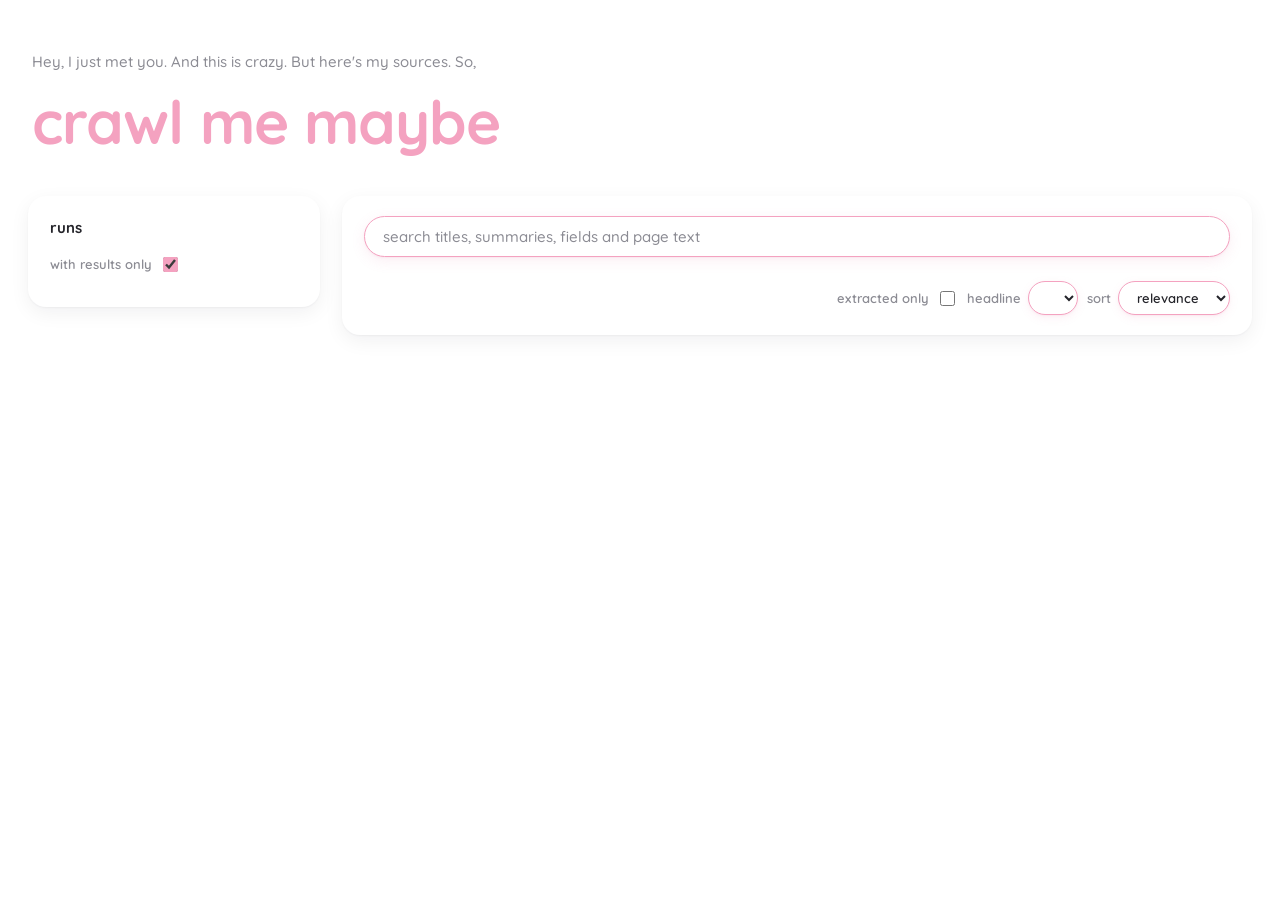
==== dashboard/index.html @ c9d4dcf0 "feat(dashboard): a local page over what a crawl found" ====
<!doctype html>
<html lang="en">
<head>
<meta charset="utf-8">
<meta name="viewport" content="width=device-width, initial-scale=1">
<title>crawl me maybe</title>
<link rel="preconnect" href="https://fonts.googleapis.com">
<link rel="preconnect" href="https://fonts.gstatic.com" crossorigin>
<link href="https://fonts.googleapis.com/css2?family=Quicksand:wght@500;600;700&display=swap" rel="stylesheet">
<link rel="stylesheet" href="style.css">
</head>
<body>

<header class="masthead">
  <p class="tagline">Hey, I just met you. And this is crazy. But here's my sources. So, </p>
  <h1 class="wordmark">crawl me maybe</h1>
</header>

<main class="layout">

  <aside class="rail">
    <div class="card rail-card">
      <h2 class="card-title">runs</h2>
      <label class="field">
        <span class="field-label">with results only</span>
        <input type="checkbox" id="only-with-results" checked>
      </label>
      <ol id="runs" class="runs"></ol>
    </div>
  </aside>

  <section class="results">
    <div class="card filters">
      <div id="goal-block" class="goal-block" hidden>
        <span class="goal-label">your prompt</span>
        <p id="goal-prompt" class="goal-prompt"></p>
      </div>

      <div class="filter-row">
        <input id="q" class="search" type="search" placeholder="search titles, summaries, fields and page text" autocomplete="off">
      </div>

      <div class="filter-row" id="chips"></div>

      <div class="filter-row meta-row">
        <span id="tally" class="tally"></span>
        <label class="field">
          <span class="field-label">extracted only</span>
          <input type="checkbox" id="only-extracted">
        </label>
        <label class="field">
          <span class="field-label">headline</span>
          <select id="headline" class="select"></select>
        </label>
        <label class="field">
          <span class="field-label">sort</span>
          <select id="sort" class="select">
            <option value="relevance">relevance</option>
            <option value="published">published</option>
            <option value="title">title</option>
          </select>
        </label>
        <select id="goal" class="select" hidden></select>
      </div>
    </div>

    <div id="cards"></div>
    <p id="empty" class="empty" hidden>nothing here. pick another run, or loosen the filters.</p>
  </section>

</main>

<script src="app.js"></script>
</body>
</html>
---- dashboard/style.css ----
/* crawl me maybe — local dashboard.
   White page, white cards, separated by shadow alone.  The one colour
   is the pink; change it here and the whole page follows. */

:root {
  --pink:       #f4a2c0;  /* the wordmark and every accent */
  --pink-deep:  #e07ea4;  /* hover and pressed states */
  --pink-wash:  #fdf3f7;  /* evidence blocks, chip fills */
  --pink-edge:  #f7dde7;

  --page:  #ffffff;
  --card:  #ffffff;
  --ink:   #24242a;
  --muted: #8b8b93;
  --line:  #eeeef1;

  /* Two layers: a tight one for the edge, a wide soft one for lift.
     With a white card on a white page this is the only separation. */
  --shadow:       0 1px 2px rgba(20, 20, 30, .04), 0 6px 20px rgba(20, 20, 30, .06);
  --shadow-hover: 0 2px 4px rgba(20, 20, 30, .06), 0 12px 32px rgba(20, 20, 30, .10);

  --round:    18px;
  --round-sm: 12px;

  /* Rounded throughout: title, small headings, every control. */
  --rounded: "Quicksand", "Varela Round", ui-rounded, "SF Pro Rounded",
             "Segoe UI Rounded", "Hiragino Maru Gothic ProN", system-ui, sans-serif;
  --body: system-ui, -apple-system, "Segoe UI", "PingFang SC",
          "Hiragino Sans GB", "Microsoft YaHei", sans-serif;
}

* { box-sizing: border-box; }

body {
  margin: 0;
  padding: 0 28px 72px;
  background: var(--page);
  color: var(--ink);
  font-family: var(--body);
  font-size: 15px;
  line-height: 1.6;
  -webkit-font-smoothing: antialiased;
}

/* -- masthead ------------------------------------------------------- */

.masthead { max-width: 1240px; margin: 0 auto; padding: 44px 4px 26px; }

.wordmark {
  margin: 0;
  font-family: var(--rounded);
  font-weight: 700;
  font-size: clamp(38px, 6vw, 60px);
  letter-spacing: -0.015em;
  color: var(--pink);
}

.tagline {
  margin: 6px 0 0;
  font-family: var(--rounded);
  font-weight: 500;
  color: var(--muted);
}

/* -- layout --------------------------------------------------------- */

.layout {
  max-width: 1240px;
  margin: 0 auto;
  display: grid;
  grid-template-columns: 292px minmax(0, 1fr);
  gap: 22px;
  align-items: start;
}

@media (max-width: 940px) {
  .layout { grid-template-columns: minmax(0, 1fr); }
  .rail { position: static; }
}

.rail { position: sticky; top: 20px; }

/* -- cards ---------------------------------------------------------- */

.card {
  background: var(--card);
  border-radius: var(--round);
  box-shadow: var(--shadow);
  padding: 20px 22px;
}

.card-title {
  margin: 0 0 14px;
  font-family: var(--rounded);
  font-weight: 700;
  font-size: 15px;
  letter-spacing: .01em;
}

/* -- run list ------------------------------------------------------- */

.rail-card { max-height: calc(100vh - 130px); display: flex; flex-direction: column; }

.runs {
  list-style: none;
  margin: 12px 0 0;
  padding: 0;
  overflow-y: auto;
  flex: 1;
}

.run {
  font-family: var(--rounded);
  font-weight: 600;
  border: 0;
  width: 100%;
  text-align: left;
  background: transparent;
  border-radius: var(--round-sm);
  padding: 9px 11px;
  margin-bottom: 3px;
  cursor: pointer;
  color: var(--ink);
  transition: background .12s ease, color .12s ease;
}

.run:hover { background: var(--pink-wash); }
.run[aria-current="true"] { background: var(--pink); color: #fff; }
.run[aria-current="true"] .run-sub { color: rgba(255, 255, 255, .82); }

.run-when { display: block; font-size: 13px; }
.run-sub { display: block; font-size: 12px; font-weight: 500; color: var(--muted); }

/* -- filters -------------------------------------------------------- */

/* The run's own words, so the page never has to describe the goal.
   Labelled, because unannounced prose at the top of a page reads as
   the page talking rather than as something the reader once typed. */
.goal-block { margin: 0 0 14px; }

.goal-label {
  display: block;
  font-family: var(--rounded);
  font-weight: 700;
  font-size: 12px;
  letter-spacing: .04em;
  color: var(--muted);
}

.goal-prompt {
  margin: 1px 0 0;
  font-family: var(--rounded);
  font-weight: 600;
  font-size: 14px;
  color: var(--pink-deep);
}

.filters { margin-bottom: 18px; }
.filter-row { display: flex; flex-wrap: wrap; gap: 9px; align-items: center; }
.filter-row + .filter-row { margin-top: 12px; }
.meta-row { justify-content: flex-start; }

.search {
  flex: 1;
  min-width: 220px;
  font-family: var(--rounded);
  font-weight: 500;
  font-size: 15px;
  color: var(--ink);
  background: var(--card);
  border: 1.5px solid var(--pink);
  border-radius: 999px;
  padding: 10px 18px;
  outline: none;
  /* Lifted like the cards, in the accent rather than in grey: it is the
     one control a reader reaches for first. */
  box-shadow: 0 1px 2px rgba(224, 126, 164, .10), 0 4px 14px rgba(224, 126, 164, .12);
  transition: border-color .12s ease, box-shadow .16s ease;
}

.search::placeholder { color: var(--muted); }

.search:hover { box-shadow: 0 1px 2px rgba(224, 126, 164, .12), 0 6px 18px rgba(224, 126, 164, .16); }

.search:focus {
  border-color: var(--pink-deep);
  box-shadow: 0 0 0 4px rgba(244, 162, 192, .18), 0 6px 20px rgba(224, 126, 164, .18);
}

.select {
  font-family: var(--rounded);
  font-weight: 600;
  font-size: 13px;
  color: var(--ink);
  background: var(--card);
  border: 1.5px solid var(--pink);
  border-radius: 999px;
  padding: 7px 14px;
  cursor: pointer;
  outline: none;
  /* Same treatment as the search box, one size down: these are the
     other two controls a reader actually operates. */
  box-shadow: 0 1px 2px rgba(224, 126, 164, .10), 0 3px 10px rgba(224, 126, 164, .10);
  transition: border-color .12s ease, box-shadow .16s ease;
}

.select:hover { box-shadow: 0 1px 2px rgba(224, 126, 164, .12), 0 5px 14px rgba(224, 126, 164, .16); }

.select:focus {
  border-color: var(--pink-deep);
  box-shadow: 0 0 0 3px rgba(244, 162, 192, .18), 0 5px 16px rgba(224, 126, 164, .16);
}

.chip {
  font-family: var(--rounded);
  font-weight: 600;
  font-size: 13px;
  border: 1px solid var(--pink-edge);
  background: #fff;
  color: var(--muted);
  border-radius: 999px;
  padding: 6px 14px;
  cursor: pointer;
  transition: all .12s ease;
}

.chip:hover { border-color: var(--pink); color: var(--pink-deep); }
.chip[aria-pressed="true"] { background: var(--pink); border-color: var(--pink); color: #fff; }

.field {
  display: inline-flex;
  align-items: center;
  gap: 7px;
  cursor: pointer;
  user-select: none;
}

.field-label {
  font-family: var(--rounded);
  font-weight: 600;
  font-size: 13px;
  color: var(--muted);
}

.field input { accent-color: var(--pink); width: 15px; height: 15px; cursor: pointer; }

.tally {
  font-family: var(--rounded);
  font-weight: 600;
  font-size: 13px;
  color: var(--pink-deep);
  margin-right: auto;
}

/* -- result cards --------------------------------------------------- */

.result {
  background: var(--card);
  border-radius: var(--round);
  box-shadow: var(--shadow);
  padding: 20px 22px;
  margin-bottom: 16px;
  transition: box-shadow .16s ease, transform .16s ease;
}

.result:hover { box-shadow: var(--shadow-hover); transform: translateY(-1px); }

.result-head { display: flex; align-items: baseline; gap: 10px; flex-wrap: wrap; }

.result-title {
  margin: 0;
  font-family: var(--rounded);
  font-weight: 700;
  font-size: 17px;
  flex: 1;
  min-width: 200px;
}

.result-title a { color: inherit; text-decoration: none; }
.result-title a:hover { color: var(--pink-deep); }

.score {
  font-family: var(--rounded);
  font-weight: 700;
  font-size: 12px;
  color: #fff;
  background: var(--pink);
  border-radius: 999px;
  padding: 3px 10px;
}

.class-tag {
  font-family: var(--rounded);
  font-weight: 600;
  font-size: 12px;
  color: var(--muted);
  background: var(--pink-wash);
  border-radius: 999px;
  padding: 3px 10px;
}

.result-sub {
  margin: 8px 0 0;
  font-size: 12.5px;
  color: var(--muted);
  display: flex;
  gap: 10px;
  align-items: center;
  flex-wrap: wrap;
}

/* The one thing on a card that leaves the page, so it is the one thing
   that looks pressable rather than written. */
.open {
  font-family: var(--rounded);
  font-weight: 600;
  font-size: 12px;
  color: #fff;
  background: var(--pink-deep);
  border-radius: 999px;
  padding: 3px 12px;
  text-decoration: none;
  white-space: nowrap;
  box-shadow: 0 1px 2px rgba(224, 126, 164, .22);
  transition: background .12s ease, box-shadow .16s ease, transform .12s ease;
}

.open:hover {
  background: #d16d95;
  box-shadow: 0 2px 8px rgba(224, 126, 164, .34);
  transform: translateY(-1px);
}

.open:active { transform: translateY(0); box-shadow: 0 1px 2px rgba(224, 126, 164, .28); }

.summary { margin: 12px 0 0; color: #3d3d45; }

/* Fields and the page text each one was checked against. */
.fields { margin: 14px 0 0; display: grid; gap: 9px; }

.field-row {
  background: var(--pink-wash);
  border-radius: var(--round-sm);
  padding: 10px 13px;
}

.field-name {
  font-family: var(--rounded);
  font-weight: 700;
  font-size: 12px;
  letter-spacing: .04em;
  color: var(--pink-deep);
}

.field-value { margin-top: 1px; font-weight: 500; }

.evidence {
  margin-top: 6px;
  padding-left: 10px;
  border-left: 2px solid var(--pink-edge);
  font-size: 13px;
  color: var(--muted);
}

.tags { margin: 12px 0 0; display: flex; gap: 6px; flex-wrap: wrap; }

.tag {
  font-family: var(--rounded);
  font-weight: 600;
  font-size: 11.5px;
  color: var(--muted);
  border: 1px solid var(--line);
  border-radius: 999px;
  padding: 2px 9px;
}

.empty, .loading {
  font-family: var(--rounded);
  font-weight: 600;
  color: var(--muted);
  text-align: center;
  padding: 44px 0;
}
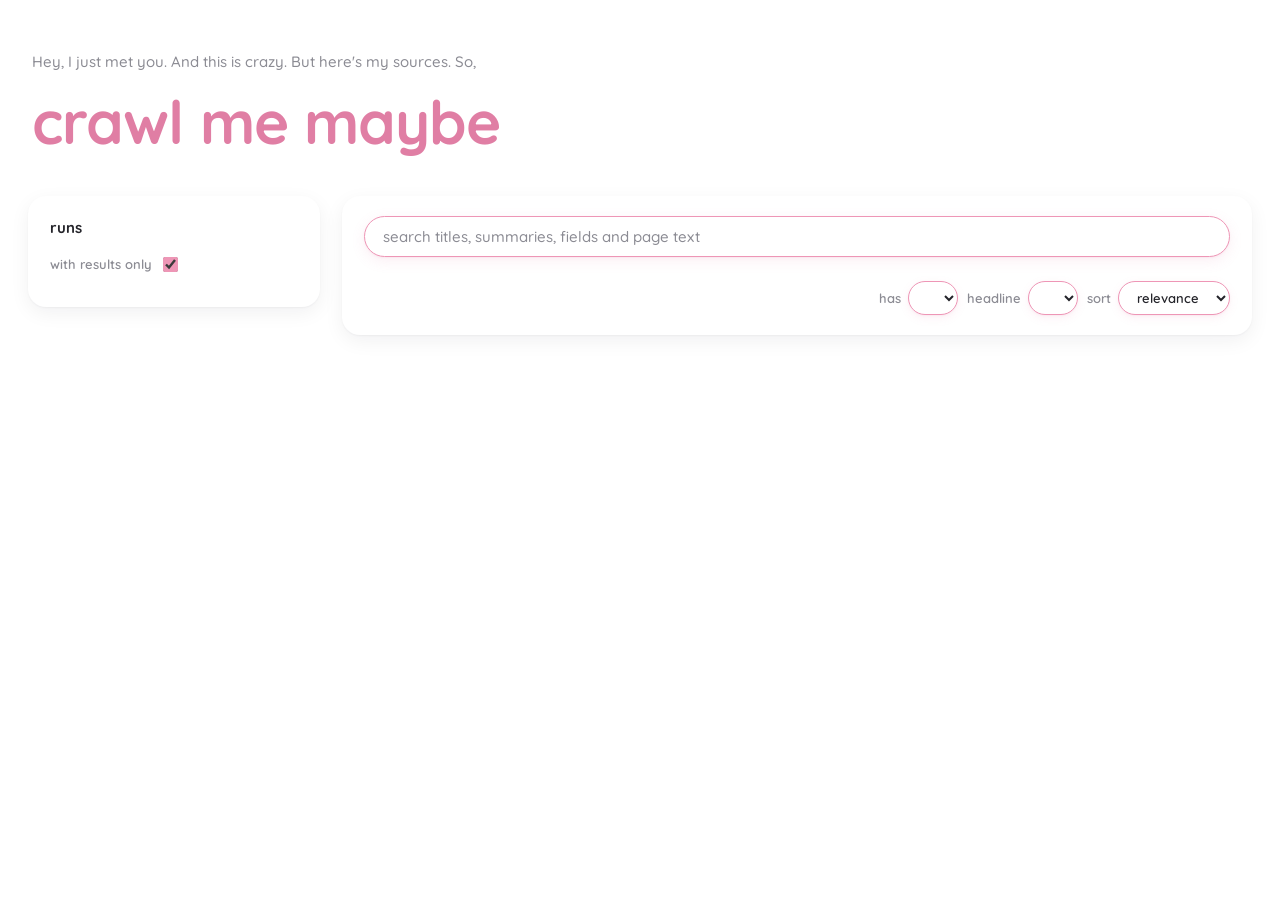
==== commit 96e4efd8: "feat(dashboard): filter by whether one named field is there" ====
--- a/dashboard/index.html
+++ b/dashboard/index.html
@@ -45,8 +45,8 @@
       <div class="filter-row meta-row">
         <span id="tally" class="tally"></span>
         <label class="field">
-          <span class="field-label">extracted only</span>
-          <input type="checkbox" id="only-extracted">
+          <span class="field-label">has</span>
+          <select id="has-field" class="select"></select>
         </label>
         <label class="field">
           <span class="field-label">headline</span>
--- a/dashboard/style.css
+++ b/dashboard/style.css
@@ -3,8 +3,15 @@
    is the pink; change it here and the whole page follows. */
 
 :root {
-  --pink:       #f4a2c0;  /* the wordmark and every accent */
-  --pink-deep:  #e07ea4;  /* hover and pressed states */
+  --pink:       #ee96b6;  /* edges and light fills */
+  --pink-rgb:   238, 150, 182;
+  /* One rule, so the page stops drifting: anything filled solid with
+     white text on it is the deep pink, anything merely edged is the
+     light one.  The button that leaves the page sets the deep value. */
+  --pink-deep:  #e07ea4;
+  /* The same colour as numbers, so every accent shadow is tinted with
+     the accent instead of guessing at it. */
+  --pink-deep-rgb: 224, 126, 164;
   --pink-wash:  #fdf3f7;  /* evidence blocks, chip fills */
   --pink-edge:  #f7dde7;
 
@@ -52,7 +59,7 @@
   font-weight: 700;
   font-size: clamp(38px, 6vw, 60px);
   letter-spacing: -0.015em;
-  color: var(--pink);
+  color: var(--pink-deep);
 }
 
 .tagline {
@@ -125,7 +132,7 @@
 }
 
 .run:hover { background: var(--pink-wash); }
-.run[aria-current="true"] { background: var(--pink); color: #fff; }
+.run[aria-current="true"] { background: var(--pink-deep); color: #fff; }
 .run[aria-current="true"] .run-sub { color: rgba(255, 255, 255, .82); }
 
 .run-when { display: block; font-size: 13px; }
@@ -174,17 +181,17 @@
   outline: none;
   /* Lifted like the cards, in the accent rather than in grey: it is the
      one control a reader reaches for first. */
-  box-shadow: 0 1px 2px rgba(224, 126, 164, .10), 0 4px 14px rgba(224, 126, 164, .12);
+  box-shadow: 0 1px 2px rgba(var(--pink-deep-rgb), .10), 0 4px 14px rgba(var(--pink-deep-rgb), .12);
   transition: border-color .12s ease, box-shadow .16s ease;
 }
 
 .search::placeholder { color: var(--muted); }
 
-.search:hover { box-shadow: 0 1px 2px rgba(224, 126, 164, .12), 0 6px 18px rgba(224, 126, 164, .16); }
+.search:hover { box-shadow: 0 1px 2px rgba(var(--pink-deep-rgb), .12), 0 6px 18px rgba(var(--pink-deep-rgb), .16); }
 
 .search:focus {
   border-color: var(--pink-deep);
-  box-shadow: 0 0 0 4px rgba(244, 162, 192, .18), 0 6px 20px rgba(224, 126, 164, .18);
+  box-shadow: 0 0 0 4px rgba(var(--pink-rgb), .18), 0 6px 20px rgba(var(--pink-deep-rgb), .18);
 }
 
 .select {
@@ -200,15 +207,15 @@
   outline: none;
   /* Same treatment as the search box, one size down: these are the
      other two controls a reader actually operates. */
-  box-shadow: 0 1px 2px rgba(224, 126, 164, .10), 0 3px 10px rgba(224, 126, 164, .10);
+  box-shadow: 0 1px 2px rgba(var(--pink-deep-rgb), .10), 0 3px 10px rgba(var(--pink-deep-rgb), .10);
   transition: border-color .12s ease, box-shadow .16s ease;
 }
 
-.select:hover { box-shadow: 0 1px 2px rgba(224, 126, 164, .12), 0 5px 14px rgba(224, 126, 164, .16); }
+.select:hover { box-shadow: 0 1px 2px rgba(var(--pink-deep-rgb), .12), 0 5px 14px rgba(var(--pink-deep-rgb), .16); }
 
 .select:focus {
   border-color: var(--pink-deep);
-  box-shadow: 0 0 0 3px rgba(244, 162, 192, .18), 0 5px 16px rgba(224, 126, 164, .16);
+  box-shadow: 0 0 0 3px rgba(var(--pink-rgb), .18), 0 5px 16px rgba(var(--pink-deep-rgb), .16);
 }
 
 .chip {
@@ -225,7 +232,7 @@
 }
 
 .chip:hover { border-color: var(--pink); color: var(--pink-deep); }
-.chip[aria-pressed="true"] { background: var(--pink); border-color: var(--pink); color: #fff; }
+.chip[aria-pressed="true"] { background: var(--pink-deep); border-color: var(--pink-deep); color: #fff; }
 
 .field {
   display: inline-flex;
@@ -284,7 +291,7 @@
   font-weight: 700;
   font-size: 12px;
   color: #fff;
-  background: var(--pink);
+  background: var(--pink-deep);
   border-radius: 999px;
   padding: 3px 10px;
 }
@@ -321,27 +328,32 @@
   padding: 3px 12px;
   text-decoration: none;
   white-space: nowrap;
-  box-shadow: 0 1px 2px rgba(224, 126, 164, .22);
+  box-shadow: 0 1px 2px rgba(var(--pink-deep-rgb), .22);
   transition: background .12s ease, box-shadow .16s ease, transform .12s ease;
 }
 
 .open:hover {
   background: #d16d95;
-  box-shadow: 0 2px 8px rgba(224, 126, 164, .34);
+  box-shadow: 0 2px 8px rgba(var(--pink-deep-rgb), .34);
   transform: translateY(-1px);
 }
 
-.open:active { transform: translateY(0); box-shadow: 0 1px 2px rgba(224, 126, 164, .28); }
+.open:active { transform: translateY(0); box-shadow: 0 1px 2px rgba(var(--pink-deep-rgb), .28); }
 
 .summary { margin: 12px 0 0; color: #3d3d45; }
 
 /* Fields and the page text each one was checked against. */
 .fields { margin: 14px 0 0; display: grid; gap: 9px; }
 
+/* The same treatment as the filter bar: white, edged in the accent,
+   lifted in it too.  These hold the part of a result that was checked
+   against the page, so they read as things rather than as fill. */
 .field-row {
-  background: var(--pink-wash);
+  background: var(--card);
+  border: 1.5px solid var(--pink);
   border-radius: var(--round-sm);
   padding: 10px 13px;
+  box-shadow: 0 1px 2px rgba(var(--pink-deep-rgb), .10), 0 3px 10px rgba(var(--pink-deep-rgb), .10);
 }
 
 .field-name {
@@ -368,10 +380,12 @@
   font-family: var(--rounded);
   font-weight: 600;
   font-size: 11.5px;
-  color: var(--muted);
-  border: 1px solid var(--line);
-  border-radius: 999px;
-  padding: 2px 9px;
+  color: var(--pink-deep);
+  background: var(--card);
+  border: 1.5px solid var(--pink);
+  border-radius: 999px;
+  padding: 2px 10px;
+  box-shadow: 0 1px 2px rgba(var(--pink-deep-rgb), .10), 0 2px 8px rgba(var(--pink-deep-rgb), .10);
 }
 
 .empty, .loading {
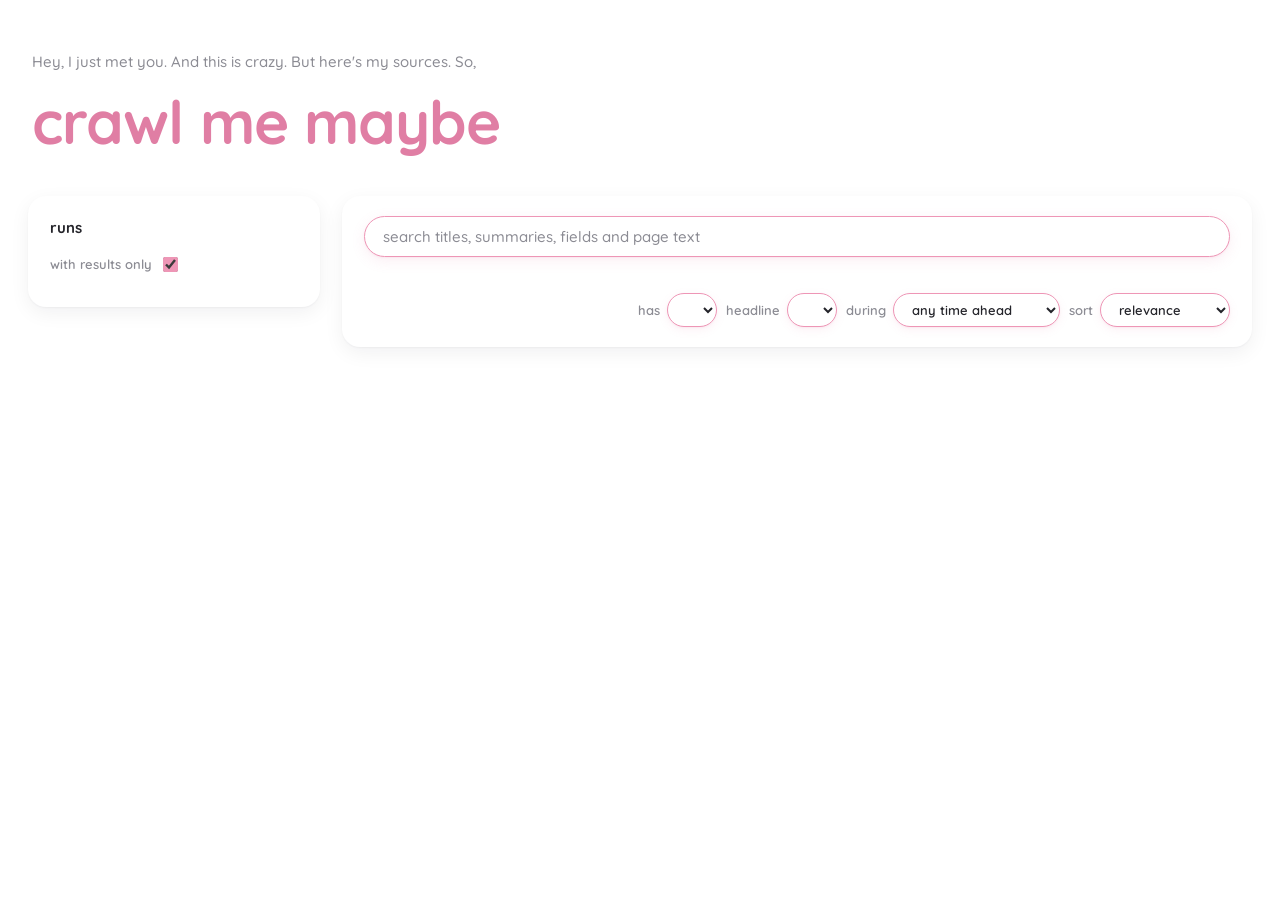
==== commit 3cae0498: "feat(dashboard): group results by when they run" ====
--- a/dashboard/index.html
+++ b/dashboard/index.html
@@ -41,6 +41,7 @@
       </div>
 
       <div class="filter-row" id="chips"></div>
+      <div class="filter-row" id="when-chips"></div>
 
       <div class="filter-row meta-row">
         <span id="tally" class="tally"></span>
@@ -53,11 +54,22 @@
           <select id="headline" class="select"></select>
         </label>
         <label class="field">
+          <span class="field-label">during</span>
+          <select id="during" class="select">
+            <option value="">any time ahead</option>
+            <option value="7">next week</option>
+            <option value="14">next two weeks</option>
+            <option value="30">next month</option>
+            <option value="90">next three months</option>
+          </select>
+        </label>
+        <label class="field">
           <span class="field-label">sort</span>
           <select id="sort" class="select">
             <option value="relevance">relevance</option>
             <option value="published">published</option>
             <option value="title">title</option>
+            <option value="ends">when it ends</option>
           </select>
         </label>
         <select id="goal" class="select" hidden></select>
--- a/dashboard/style.css
+++ b/dashboard/style.css
@@ -306,6 +306,22 @@
   padding: 3px 10px;
 }
 
+/* A result that is not simply ahead of the reader says so, quietly. */
+.when-tag {
+  font-family: var(--rounded);
+  font-weight: 600;
+  font-size: 12px;
+  color: var(--muted);
+  border: 1px solid var(--pink-edge);
+  border-radius: 999px;
+  padding: 2px 9px;
+}
+
+.runs {
+  font-weight: 600;
+  color: var(--pink-deep);
+}
+
 .result-sub {
   margin: 8px 0 0;
   font-size: 12.5px;
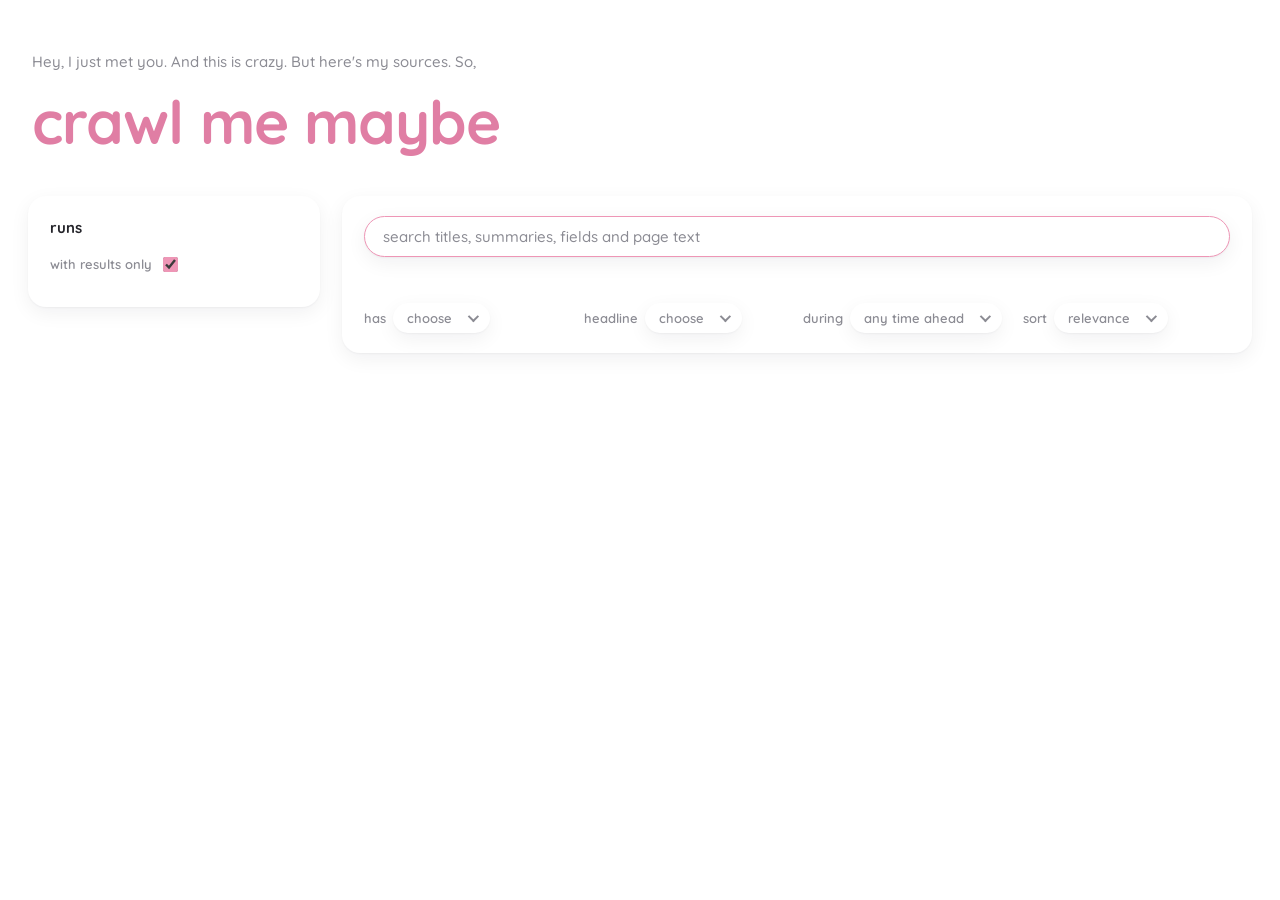
==== commit d60be7ae: "style: minor style changes" ====
--- a/dashboard/index.html
+++ b/dashboard/index.html
@@ -82,6 +82,7 @@
 
 </main>
 
+<script src="select.js"></script>
 <script src="app.js"></script>
 </body>
 </html>
--- a/dashboard/style.css
+++ b/dashboard/style.css
@@ -4,16 +4,11 @@
 
 :root {
   --pink:       #ee96b6;  /* edges and light fills */
-  --pink-rgb:   238, 150, 182;
   /* One rule, so the page stops drifting: anything filled solid with
      white text on it is the deep pink, anything merely edged is the
      light one.  The button that leaves the page sets the deep value. */
   --pink-deep:  #e07ea4;
-  /* The same colour as numbers, so every accent shadow is tinted with
-     the accent instead of guessing at it. */
-  --pink-deep-rgb: 224, 126, 164;
   --pink-wash:  #fdf3f7;  /* evidence blocks, chip fills */
-  --pink-edge:  #f7dde7;
 
   --page:  #ffffff;
   --card:  #ffffff;
@@ -165,7 +160,31 @@
 .filters { margin-bottom: 18px; }
 .filter-row { display: flex; flex-wrap: wrap; gap: 9px; align-items: center; }
 .filter-row + .filter-row { margin-top: 12px; }
-.meta-row { justify-content: flex-start; }
+/* A grid, not a wrapping flex row: a long field name used to widen its
+   select and shove the rest onto another line, so the controls moved
+   under the pointer.  Fixed cells, and a long value is clipped. */
+.filter-row.meta-row {
+  display: grid;
+  grid-template-columns: repeat(4, minmax(0, 1fr));
+  gap: 10px 12px;
+  align-items: center;
+}
+
+.meta-row .tally,
+.meta-row #goal, .meta-row #goal-dropdown { grid-column: 1 / -1; }
+
+.meta-row .field { min-width: 0; }
+.meta-row .field-label { flex: none; }
+
+.meta-row .select {
+  width: 100%;
+  min-width: 0;
+  text-overflow: ellipsis;
+}
+
+@media (max-width: 640px) {
+  .filter-row.meta-row { grid-template-columns: repeat(2, minmax(0, 1fr)); }
+}
 
 .search {
   flex: 1;
@@ -181,48 +200,98 @@
   outline: none;
   /* Lifted like the cards, in the accent rather than in grey: it is the
      one control a reader reaches for first. */
-  box-shadow: 0 1px 2px rgba(var(--pink-deep-rgb), .10), 0 4px 14px rgba(var(--pink-deep-rgb), .12);
+  box-shadow: var(--shadow);
   transition: border-color .12s ease, box-shadow .16s ease;
 }
 
 .search::placeholder { color: var(--muted); }
 
-.search:hover { box-shadow: 0 1px 2px rgba(var(--pink-deep-rgb), .12), 0 6px 18px rgba(var(--pink-deep-rgb), .16); }
+.search:hover { box-shadow: var(--shadow-hover); }
 
 .search:focus {
   border-color: var(--pink-deep);
-  box-shadow: 0 0 0 4px rgba(var(--pink-rgb), .18), 0 6px 20px rgba(var(--pink-deep-rgb), .18);
+  box-shadow: var(--shadow-hover);
 }
 
 .select {
   font-family: var(--rounded);
   font-weight: 600;
   font-size: 13px;
-  color: var(--ink);
-  background: var(--card);
-  border: 1.5px solid var(--pink);
+  color: var(--muted);
+  background: var(--card);
+  border: 0;
   border-radius: 999px;
   padding: 7px 14px;
   cursor: pointer;
   outline: none;
-  /* Same treatment as the search box, one size down: these are the
-     other two controls a reader actually operates. */
-  box-shadow: 0 1px 2px rgba(var(--pink-deep-rgb), .10), 0 3px 10px rgba(var(--pink-deep-rgb), .10);
-  transition: border-color .12s ease, box-shadow .16s ease;
-}
-
-.select:hover { box-shadow: 0 1px 2px rgba(var(--pink-deep-rgb), .12), 0 5px 14px rgba(var(--pink-deep-rgb), .16); }
+  box-shadow: var(--shadow);
+  transition: box-shadow .16s ease;
+}
+
+.select:hover { box-shadow: var(--shadow-hover); }
 
 .select:focus {
-  border-color: var(--pink-deep);
-  box-shadow: 0 0 0 3px rgba(var(--pink-rgb), .18), 0 5px 16px rgba(var(--pink-deep-rgb), .16);
-}
+  box-shadow: var(--shadow-hover);
+}
+
+.dropdown { position: relative; min-width: 0; }
+.select-label { overflow: hidden; text-overflow: ellipsis; white-space: nowrap; }
+.dropdown > .select {
+  display: flex;
+  align-items: center;
+  justify-content: space-between;
+  gap: 16px;
+  width: 100%;
+  text-align: left;
+}
+.dropdown > .select::after {
+  content: "";
+  width: 6px;
+  height: 6px;
+  flex: none;
+  border-right: 2px solid currentColor;
+  border-bottom: 2px solid currentColor;
+  transform: rotate(45deg) translateY(-2px);
+}
+.select-menu {
+  position: absolute;
+  top: calc(100% + 8px);
+  right: 0;
+  z-index: 20;
+  min-width: max(100%, 180px);
+  max-width: min(440px, 85vw);
+  max-height: 300px;
+  overflow-y: auto;
+  padding: 6px;
+  background: var(--card);
+  border-radius: var(--round-sm);
+  box-shadow: var(--shadow-hover);
+}
+.select-option {
+  display: block;
+  width: 100%;
+  padding: 9px 12px;
+  border: 0;
+  border-radius: 8px;
+  background: transparent;
+  color: var(--muted);
+  font: 600 13px var(--rounded);
+  text-align: left;
+  cursor: pointer;
+}
+.select-option:hover, .select-option:focus-visible {
+  background: #f5f5f7;
+  outline: none;
+}
+.select-option[aria-selected="true"] { background: var(--pink-wash); }
+.dropdown > .select:focus-visible { outline: 2px solid var(--muted); outline-offset: 3px; }
 
 .chip {
   font-family: var(--rounded);
   font-weight: 600;
   font-size: 13px;
-  border: 1px solid var(--pink-edge);
+  border: 0;
+  box-shadow: var(--shadow);
   background: #fff;
   color: var(--muted);
   border-radius: 999px;
@@ -231,8 +300,8 @@
   transition: all .12s ease;
 }
 
-.chip:hover { border-color: var(--pink); color: var(--pink-deep); }
-.chip[aria-pressed="true"] { background: var(--pink-deep); border-color: var(--pink-deep); color: #fff; }
+.chip:hover { box-shadow: var(--shadow-hover); color: var(--pink-deep); }
+.chip[aria-pressed="true"] { background: var(--pink-deep); color: #fff; }
 
 .field {
   display: inline-flex;
@@ -272,6 +341,44 @@
 
 .result:hover { box-shadow: var(--shadow-hover); transform: translateY(-1px); }
 
+.result-group > .result,
+.group-more > .result {
+  box-shadow: none;
+  border-top: 1px solid var(--line, #ddd);
+  border-radius: 0;
+  margin: 0;
+  padding: 18px 0;
+}
+.result-group .result:hover { transform: none; }
+.group-more > summary { cursor: pointer; padding: 12px 0; }
+
+.result-ended {
+  position: relative;
+  isolation: isolate;
+  overflow: hidden;
+}
+
+.result-ended .field-row { background: transparent; }
+
+/* A background mark, below all content and outside pointer hit testing. */
+.result-ended::before {
+  content: "ALREADY OVER";
+  position: absolute;
+  inset: 0;
+  display: flex;
+  align-items: center;
+  justify-content: center;
+  transform: rotate(35deg);
+  font-family: var(--rounded);
+  font-size: clamp(46px, 7vw, 110px);
+  font-weight: 900;
+  letter-spacing: .035em;
+  white-space: nowrap;
+  color: rgba(145, 96, 115, .09);
+  pointer-events: none;
+  z-index: -1;
+}
+
 .result-head { display: flex; align-items: baseline; gap: 10px; flex-wrap: wrap; }
 
 .result-title {
@@ -312,14 +419,30 @@
   font-weight: 600;
   font-size: 12px;
   color: var(--muted);
-  border: 1px solid var(--pink-edge);
+  box-shadow: var(--shadow);
   border-radius: 999px;
   padding: 2px 9px;
 }
 
-.runs {
-  font-weight: 600;
+/* Pushed to the far end of its line: it is the one thing on a card a
+   reader scans down a column for, so it has to sit at a fixed edge. */
+/* The middle of the line gives way rather than wrapping, so the date
+   stays on the same line as the text it belongs to. */
+.result-sub > span:not(.when-range) {
+  min-width: 0;
+  overflow: hidden;
+  text-overflow: ellipsis;
+  white-space: nowrap;
+}
+
+.when-range {
+  margin-left: auto;
+  flex: none;
+  font-family: var(--rounded);
+  font-weight: 700;
+  font-size: 15px;
   color: var(--pink-deep);
+  white-space: nowrap;
 }
 
 .result-sub {
@@ -344,32 +467,54 @@
   padding: 3px 12px;
   text-decoration: none;
   white-space: nowrap;
-  box-shadow: 0 1px 2px rgba(var(--pink-deep-rgb), .22);
+  box-shadow: var(--shadow);
   transition: background .12s ease, box-shadow .16s ease, transform .12s ease;
 }
 
 .open:hover {
   background: #d16d95;
-  box-shadow: 0 2px 8px rgba(var(--pink-deep-rgb), .34);
+  box-shadow: var(--shadow-hover);
   transform: translateY(-1px);
 }
 
-.open:active { transform: translateY(0); box-shadow: 0 1px 2px rgba(var(--pink-deep-rgb), .28); }
+.open:active { transform: translateY(0); box-shadow: var(--shadow); }
 
 .summary { margin: 12px 0 0; color: #3d3d45; }
+
+.source-evidence { margin-top: 12px; }
+.source-evidence > summary {
+  display: flex;
+  align-items: center;
+  gap: 7px;
+  width: fit-content;
+  font-family: var(--rounded);
+  font-size: 12px;
+  font-weight: 700;
+  cursor: pointer;
+  list-style: none;
+}
+.source-evidence > summary::-webkit-details-marker { display: none; }
+.source-evidence > summary svg {
+  width: 20px;
+  height: 20px;
+  border-radius: 6px;
+  background: var(--pink-wash);
+  fill: none;
+  stroke: var(--pink-deep);
+  stroke-width: 2.5;
+  stroke-linecap: round;
+  stroke-linejoin: round;
+}
+.source-evidence[open] > summary svg { transform: rotate(90deg); }
 
 /* Fields and the page text each one was checked against. */
 .fields { margin: 14px 0 0; display: grid; gap: 9px; }
 
-/* The same treatment as the filter bar: white, edged in the accent,
-   lifted in it too.  These hold the part of a result that was checked
-   against the page, so they read as things rather than as fill. */
 .field-row {
   background: var(--card);
-  border: 1.5px solid var(--pink);
   border-radius: var(--round-sm);
   padding: 10px 13px;
-  box-shadow: 0 1px 2px rgba(var(--pink-deep-rgb), .10), 0 3px 10px rgba(var(--pink-deep-rgb), .10);
+  box-shadow: var(--shadow);
 }
 
 .field-name {
@@ -385,7 +530,6 @@
 .evidence {
   margin-top: 6px;
   padding-left: 10px;
-  border-left: 2px solid var(--pink-edge);
   font-size: 13px;
   color: var(--muted);
 }
@@ -398,10 +542,9 @@
   font-size: 11.5px;
   color: var(--pink-deep);
   background: var(--card);
-  border: 1.5px solid var(--pink);
   border-radius: 999px;
   padding: 2px 10px;
-  box-shadow: 0 1px 2px rgba(var(--pink-deep-rgb), .10), 0 2px 8px rgba(var(--pink-deep-rgb), .10);
+  box-shadow: var(--shadow);
 }
 
 .empty, .loading {
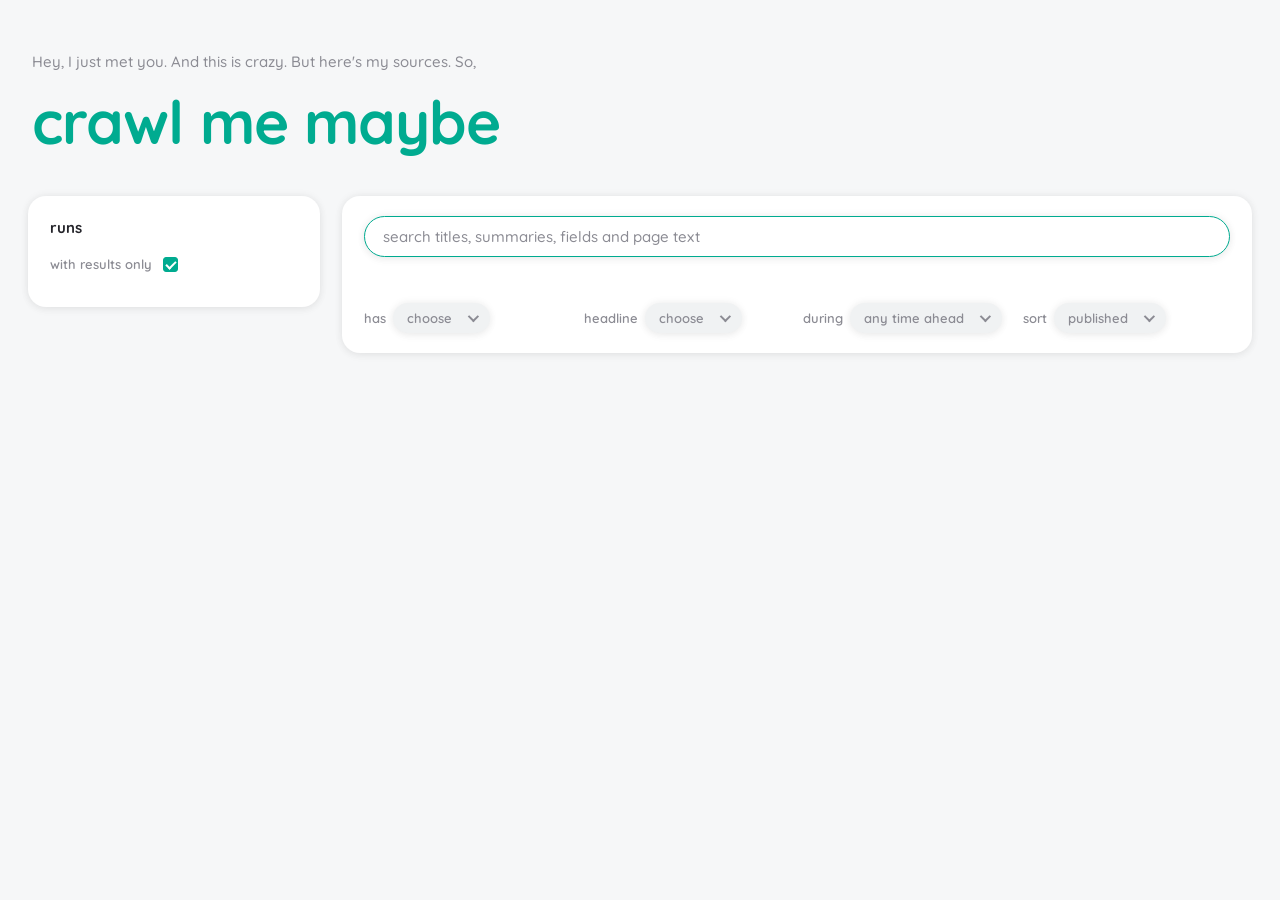
==== commit 6228ba7a: "fix: hide dashboard relevance scores" ====
--- a/dashboard/index.html
+++ b/dashboard/index.html
@@ -66,7 +66,6 @@
         <label class="field">
           <span class="field-label">sort</span>
           <select id="sort" class="select">
-            <option value="relevance">relevance</option>
             <option value="published">published</option>
             <option value="title">title</option>
             <option value="ends">when it ends</option>
--- a/dashboard/style.css
+++ b/dashboard/style.css
@@ -1,25 +1,23 @@
 /* crawl me maybe — local dashboard.
-   White page, white cards, separated by shadow alone.  The one colour
-   is the pink; change it here and the whole page follows. */
+   Neutral surfaces with mint accents. */
 
 :root {
-  --pink:       #ee96b6;  /* edges and light fills */
-  /* One rule, so the page stops drifting: anything filled solid with
-     white text on it is the deep pink, anything merely edged is the
-     light one.  The button that leaves the page sets the deep value. */
-  --pink-deep:  #e07ea4;
-  --pink-wash:  #fdf3f7;  /* evidence blocks, chip fills */
-
-  --page:  #ffffff;
+  --accent:       #00ab90;
+  --accent-deep:  var(--accent);
+  --accent-hover: #20b69e;
+  --accent-wash:  #d9eee9;
+  --on-accent:    #ffffff;
+
+  --page:  #f6f7f8;
   --card:  #ffffff;
+  --control: #f0f2f3;
   --ink:   #24242a;
   --muted: #8b8b93;
   --line:  #eeeef1;
 
-  /* Two layers: a tight one for the edge, a wide soft one for lift.
-     With a white card on a white page this is the only separation. */
-  --shadow:       0 1px 2px rgba(20, 20, 30, .04), 0 6px 20px rgba(20, 20, 30, .06);
-  --shadow-hover: 0 2px 4px rgba(20, 20, 30, .06), 0 12px 32px rgba(20, 20, 30, .10);
+  /* Ambient shadow defines every edge; a small offset adds depth. */
+  --shadow:       0 0 8px rgba(20, 20, 30, .07), 0 3px 10px rgba(20, 20, 30, .04);
+  --shadow-hover: 0 0 12px rgba(20, 20, 30, .09), 0 5px 16px rgba(20, 20, 30, .06);
 
   --round:    18px;
   --round-sm: 12px;
@@ -54,7 +52,7 @@
   font-weight: 700;
   font-size: clamp(38px, 6vw, 60px);
   letter-spacing: -0.015em;
-  color: var(--pink-deep);
+  color: var(--accent);
 }
 
 .tagline {
@@ -126,9 +124,9 @@
   transition: background .12s ease, color .12s ease;
 }
 
-.run:hover { background: var(--pink-wash); }
-.run[aria-current="true"] { background: var(--pink-deep); color: #fff; }
-.run[aria-current="true"] .run-sub { color: rgba(255, 255, 255, .82); }
+.run:hover { background: var(--accent-wash); }
+.run[aria-current="true"] { background: var(--accent); color: var(--on-accent); }
+.run[aria-current="true"] .run-sub { color: var(--on-accent); }
 
 .run-when { display: block; font-size: 13px; }
 .run-sub { display: block; font-size: 12px; font-weight: 500; color: var(--muted); }
@@ -154,7 +152,7 @@
   font-family: var(--rounded);
   font-weight: 600;
   font-size: 14px;
-  color: var(--pink-deep);
+  color: var(--accent-deep);
 }
 
 .filters { margin-bottom: 18px; }
@@ -194,12 +192,10 @@
   font-size: 15px;
   color: var(--ink);
   background: var(--card);
-  border: 1.5px solid var(--pink);
+  border: 1.5px solid var(--accent);
   border-radius: 999px;
   padding: 10px 18px;
   outline: none;
-  /* Lifted like the cards, in the accent rather than in grey: it is the
-     one control a reader reaches for first. */
   box-shadow: var(--shadow);
   transition: border-color .12s ease, box-shadow .16s ease;
 }
@@ -209,7 +205,7 @@
 .search:hover { box-shadow: var(--shadow-hover); }
 
 .search:focus {
-  border-color: var(--pink-deep);
+  border-color: var(--accent-deep);
   box-shadow: var(--shadow-hover);
 }
 
@@ -218,7 +214,7 @@
   font-weight: 600;
   font-size: 13px;
   color: var(--muted);
-  background: var(--card);
+  background: var(--control);
   border: 0;
   border-radius: 999px;
   padding: 7px 14px;
@@ -283,7 +279,7 @@
   background: #f5f5f7;
   outline: none;
 }
-.select-option[aria-selected="true"] { background: var(--pink-wash); }
+.select-option[aria-selected="true"] { background: var(--accent-wash); }
 .dropdown > .select:focus-visible { outline: 2px solid var(--muted); outline-offset: 3px; }
 
 .chip {
@@ -292,7 +288,7 @@
   font-size: 13px;
   border: 0;
   box-shadow: var(--shadow);
-  background: #fff;
+  background: var(--control);
   color: var(--muted);
   border-radius: 999px;
   padding: 6px 14px;
@@ -300,8 +296,8 @@
   transition: all .12s ease;
 }
 
-.chip:hover { box-shadow: var(--shadow-hover); color: var(--pink-deep); }
-.chip[aria-pressed="true"] { background: var(--pink-deep); color: #fff; }
+.chip:hover { box-shadow: var(--shadow-hover); color: var(--accent-deep); }
+.chip[aria-pressed="true"] { background: var(--accent); color: var(--on-accent); }
 
 .field {
   display: inline-flex;
@@ -318,13 +314,41 @@
   color: var(--muted);
 }
 
-.field input { accent-color: var(--pink); width: 15px; height: 15px; cursor: pointer; }
+.field input { accent-color: var(--accent); width: 15px; height: 15px; cursor: pointer; }
+
+#only-with-results {
+  appearance: none;
+  border: 1px solid var(--muted);
+  border-radius: 3px;
+  background: var(--card);
+  display: inline-grid;
+  place-content: center;
+}
+
+#only-with-results:checked {
+  border-color: var(--accent);
+  background: var(--accent);
+}
+
+#only-with-results:checked::after {
+  content: "";
+  width: 4px;
+  height: 8px;
+  border: solid #fff;
+  border-width: 0 2px 2px 0;
+  transform: translateY(-1px) rotate(45deg);
+}
+
+#only-with-results:focus-visible {
+  outline: 2px solid var(--accent-deep);
+  outline-offset: 3px;
+}
 
 .tally {
   font-family: var(--rounded);
   font-weight: 600;
   font-size: 13px;
-  color: var(--pink-deep);
+  color: var(--accent-deep);
   margin-right: auto;
 }
 
@@ -374,7 +398,7 @@
   font-weight: 900;
   letter-spacing: .035em;
   white-space: nowrap;
-  color: rgba(145, 96, 115, .09);
+  color: rgba(65, 110, 95, .09);
   pointer-events: none;
   z-index: -1;
 }
@@ -391,24 +415,14 @@
 }
 
 .result-title a { color: inherit; text-decoration: none; }
-.result-title a:hover { color: var(--pink-deep); }
-
-.score {
+.result-title a:hover { color: var(--accent-deep); }
+
+.class-tag {
   font-family: var(--rounded);
   font-weight: 700;
   font-size: 12px;
-  color: #fff;
-  background: var(--pink-deep);
-  border-radius: 999px;
-  padding: 3px 10px;
-}
-
-.class-tag {
-  font-family: var(--rounded);
-  font-weight: 600;
-  font-size: 12px;
-  color: var(--muted);
-  background: var(--pink-wash);
+  color: var(--on-accent);
+  background: var(--accent);
   border-radius: 999px;
   padding: 3px 10px;
 }
@@ -441,7 +455,7 @@
   font-family: var(--rounded);
   font-weight: 700;
   font-size: 15px;
-  color: var(--pink-deep);
+  color: var(--accent-deep);
   white-space: nowrap;
 }
 
@@ -461,8 +475,8 @@
   font-family: var(--rounded);
   font-weight: 600;
   font-size: 12px;
-  color: #fff;
-  background: var(--pink-deep);
+  color: var(--on-accent);
+  background: var(--accent);
   border-radius: 999px;
   padding: 3px 12px;
   text-decoration: none;
@@ -472,7 +486,7 @@
 }
 
 .open:hover {
-  background: #d16d95;
+  background: var(--accent-hover);
   box-shadow: var(--shadow-hover);
   transform: translateY(-1px);
 }
@@ -498,9 +512,9 @@
   width: 20px;
   height: 20px;
   border-radius: 6px;
-  background: var(--pink-wash);
+  background: var(--accent-wash);
   fill: none;
-  stroke: var(--pink-deep);
+  stroke: var(--accent-deep);
   stroke-width: 2.5;
   stroke-linecap: round;
   stroke-linejoin: round;
@@ -522,7 +536,7 @@
   font-weight: 700;
   font-size: 12px;
   letter-spacing: .04em;
-  color: var(--pink-deep);
+  color: var(--accent-deep);
 }
 
 .field-value { margin-top: 1px; font-weight: 500; }
@@ -540,7 +554,7 @@
   font-family: var(--rounded);
   font-weight: 600;
   font-size: 11.5px;
-  color: var(--pink-deep);
+  color: var(--accent-deep);
   background: var(--card);
   border-radius: 999px;
   padding: 2px 10px;
